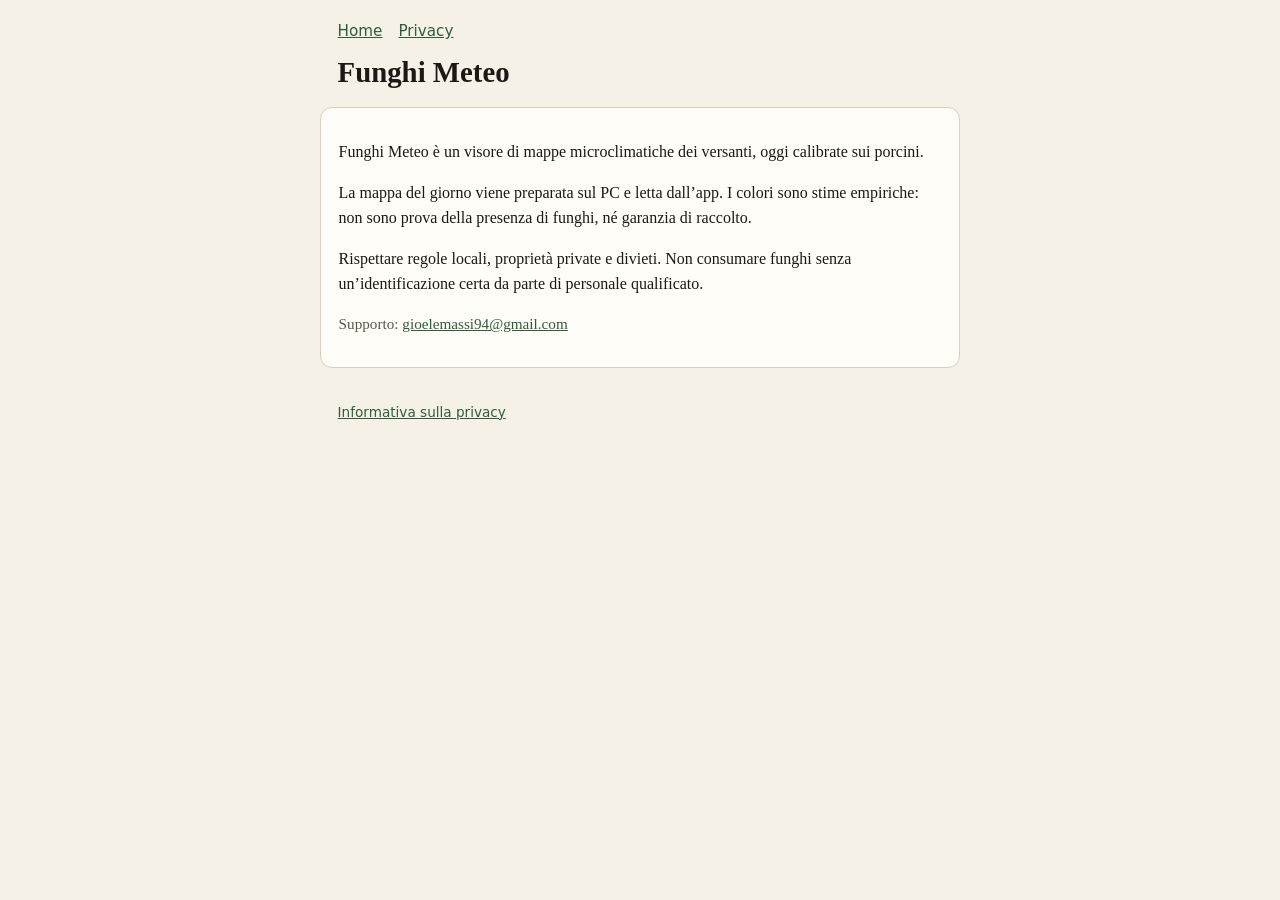
==== index.html @ 8e456a6b "Home e privacy pubbliche di Funghi Meteo. Co-authored-by: Cursor <cursoragent@cursor.com>" ====
<!DOCTYPE html>
<html lang="it">
<head>
  <meta charset="utf-8">
  <meta name="viewport" content="width=device-width, initial-scale=1">
  <title>Funghi Meteo</title>
  <link rel="stylesheet" href="style.css">
</head>
<body>
  <header>
    <nav>
      <a href="index.html">Home</a>
      <a href="privacy.html">Privacy</a>
    </nav>
    <h1>Funghi Meteo</h1>
  </header>
  <main class="card">
    <p>Funghi Meteo è un visore di mappe microclimatiche dei versanti, oggi calibrate sui porcini.</p>
    <p>La mappa del giorno viene preparata sul PC e letta dall’app. I colori sono stime empiriche: non sono prova della presenza di funghi, né garanzia di raccolto.</p>
    <p>Rispettare regole locali, proprietà private e divieti. Non consumare funghi senza un’identificazione certa da parte di personale qualificato.</p>
    <p class="muted">Supporto: <a href="mailto:gioelemassi94@gmail.com">gioelemassi94@gmail.com</a></p>
  </main>
  <footer>
    <p><a href="privacy.html">Informativa sulla privacy</a></p>
  </footer>
</body>
</html>
---- style.css ----
:root {
  color-scheme: light;
  --ink: #1c1914;
  --muted: #5c564c;
  --paper: #f6f1e6;
  --card: #fffdf8;
  --line: #d9d0bf;
  --link: #2f5c3a;
}

* {
  box-sizing: border-box;
}

body {
  margin: 0;
  font-family: Georgia, "Times New Roman", serif;
  background: var(--paper);
  color: var(--ink);
  line-height: 1.55;
}

header,
main,
footer {
  max-width: 40rem;
  margin: 0 auto;
  padding: 1.25rem 1.1rem;
}

header {
  padding-bottom: 0;
}

nav {
  display: flex;
  gap: 1rem;
  font-family: system-ui, sans-serif;
  font-size: 0.95rem;
}

a {
  color: var(--link);
}

h1 {
  font-size: 1.8rem;
  font-weight: 700;
  margin: 0.4rem 0 0.8rem;
}

h2 {
  font-size: 1.15rem;
  margin-top: 1.6rem;
}

.card {
  background: var(--card);
  border: 1px solid var(--line);
  border-radius: 12px;
  padding: 1rem 1.1rem;
}

.muted {
  color: var(--muted);
  font-size: 0.95rem;
}

footer {
  color: var(--muted);
  font-family: system-ui, sans-serif;
  font-size: 0.85rem;
}
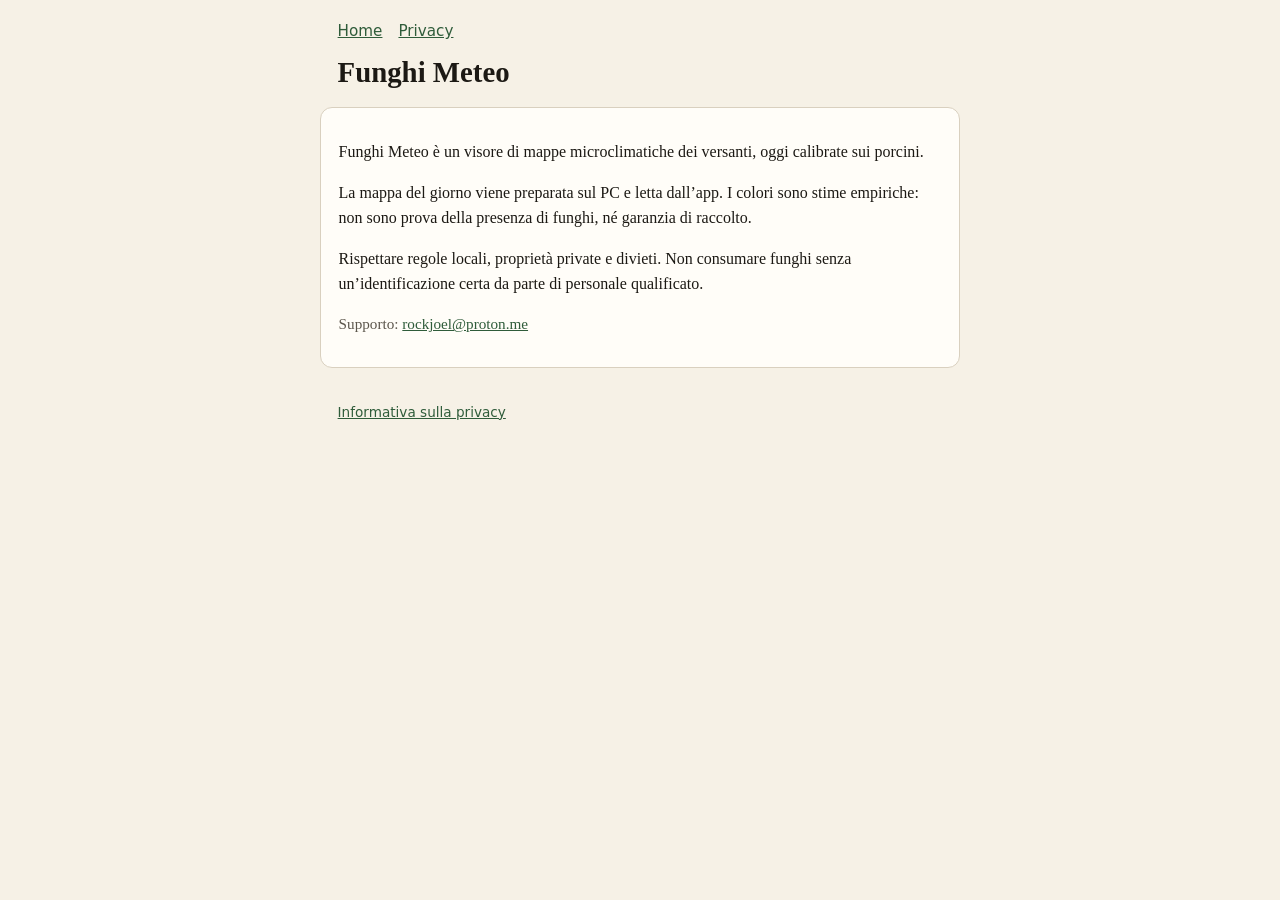
==== commit 405fee8b: "privacy: public contact Joe Rock / proton mail" ====
--- a/index.html
+++ b/index.html
@@ -18,7 +18,7 @@
     <p>Funghi Meteo è un visore di mappe microclimatiche dei versanti, oggi calibrate sui porcini.</p>
     <p>La mappa del giorno viene preparata sul PC e letta dall’app. I colori sono stime empiriche: non sono prova della presenza di funghi, né garanzia di raccolto.</p>
     <p>Rispettare regole locali, proprietà private e divieti. Non consumare funghi senza un’identificazione certa da parte di personale qualificato.</p>
-    <p class="muted">Supporto: <a href="mailto:gioelemassi94@gmail.com">gioelemassi94@gmail.com</a></p>
+    <p class="muted">Supporto: <a href="mailto:rockjoel@proton.me">rockjoel@proton.me</a></p>
   </main>
   <footer>
     <p><a href="privacy.html">Informativa sulla privacy</a></p>
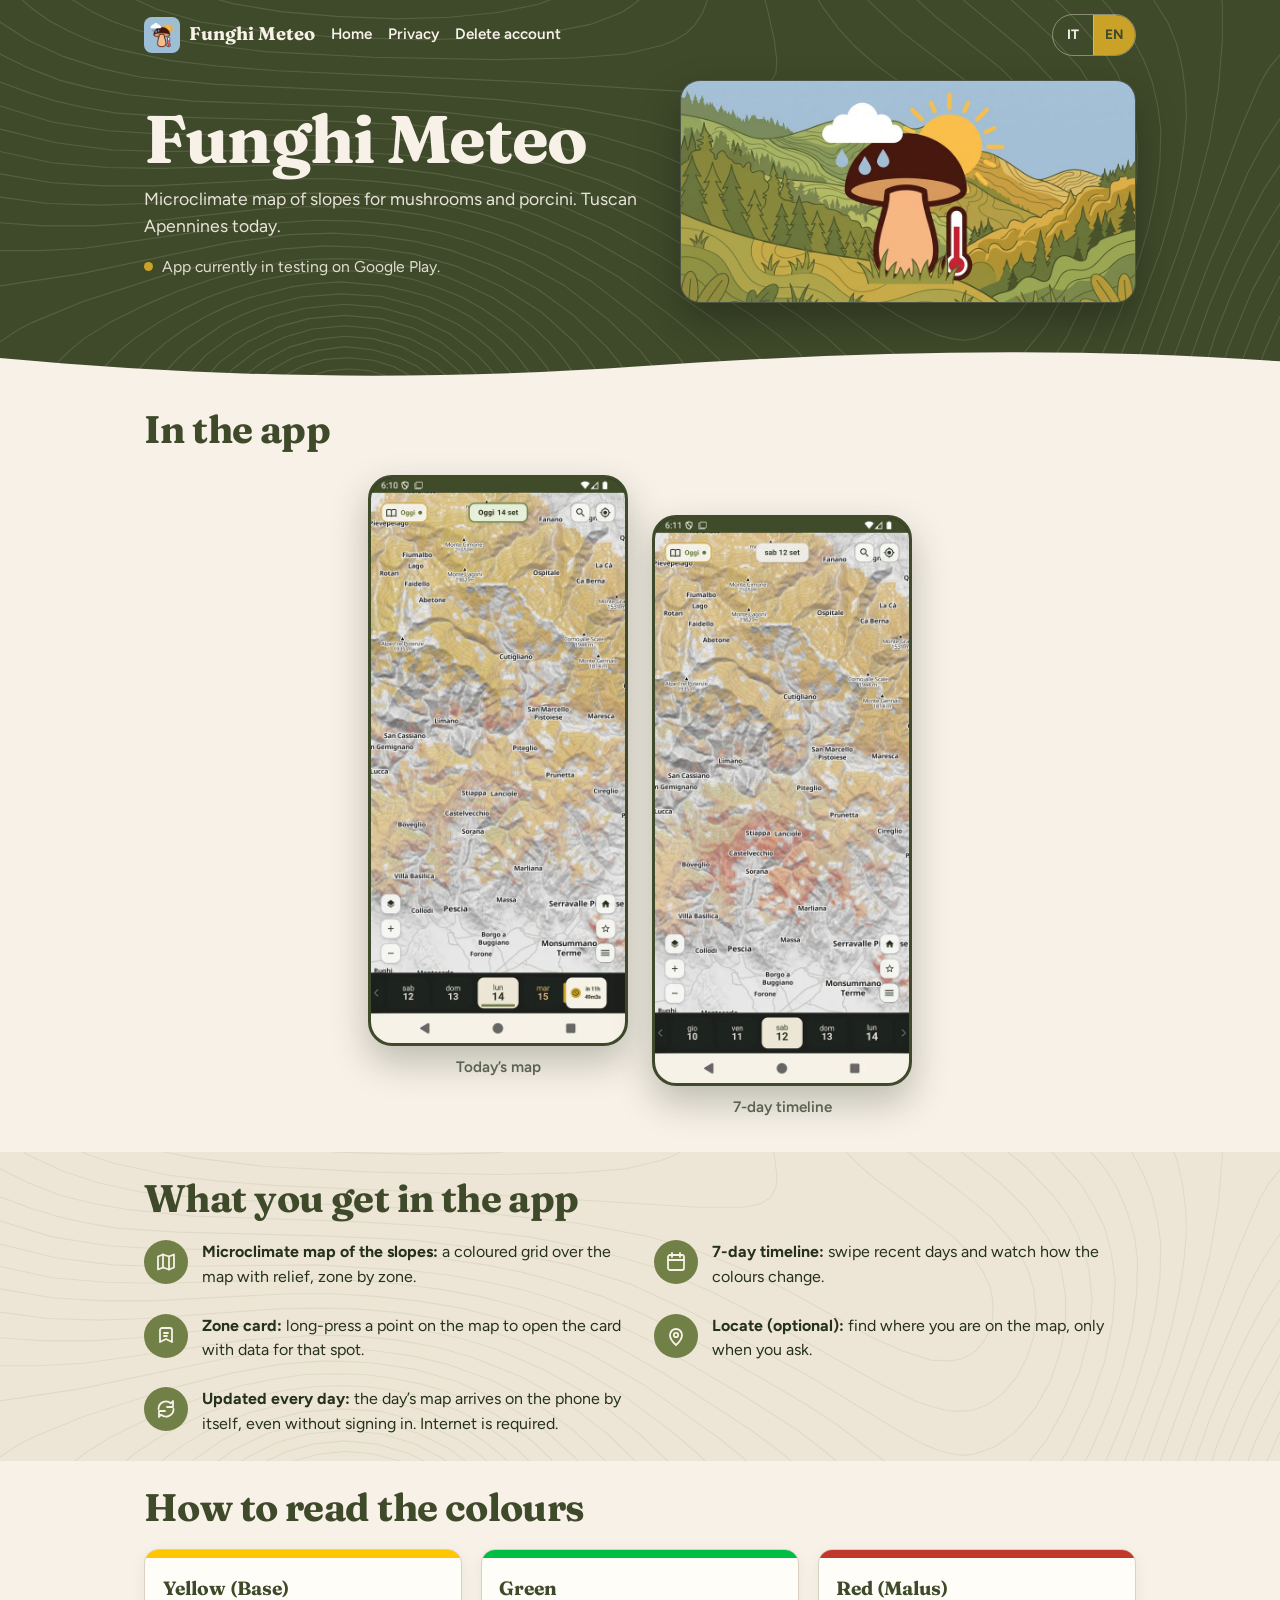
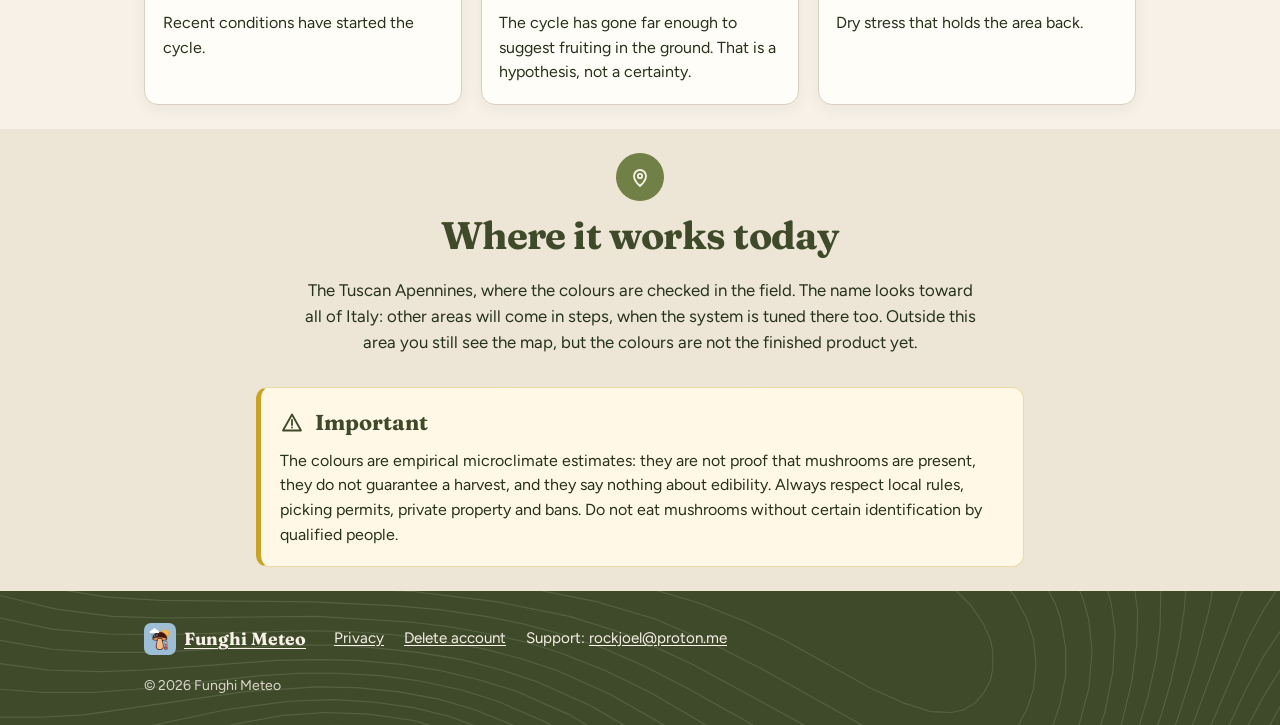
==== commit 6cbd092e: "Sito rifatto: italiano e inglese, grafica nuova - stesse pagine e stessi indirizzi (index, privacy, " ====
--- a/index.html
+++ b/index.html
@@ -1,27 +1,271 @@
 <!DOCTYPE html>
-<html lang="it">
+<html lang="it" data-title-it="Funghi Meteo" data-title-en="Funghi Meteo">
 <head>
   <meta charset="utf-8">
   <meta name="viewport" content="width=device-width, initial-scale=1">
-  <title>Funghi Meteo</title>
+  <title data-title-it="Funghi Meteo" data-title-en="Funghi Meteo">Funghi Meteo</title>
+  <meta name="description" content="Mappa microclimatica dei versanti per funghi e porcini. Oggi Appennino toscano.">
+  <meta name="theme-color" content="#3F4A2A">
+  <link rel="icon" href="img/icona-32.png" type="image/png" sizes="32x32">
+  <link rel="icon" href="img/icona-192.png" type="image/png" sizes="192x192">
+  <meta property="og:title" content="Funghi Meteo">
+  <meta property="og:description" content="Mappa microclimatica dei versanti per funghi e porcini. Oggi Appennino toscano.">
+  <meta property="og:image" content="https://rockjoel.github.io/funghi-meteo/img/grafica.jpg">
   <link rel="stylesheet" href="style.css">
+  <script src="lang.js"></script>
 </head>
 <body>
-  <header>
-    <nav>
-      <a href="index.html">Home</a>
+  <div class="band band-dark band-hero">
+    <header class="site-header">
+      <div class="header-inner">
+        <a class="brand" href="index.html">
+          <img src="img/icona-192.png" width="36" height="36" alt="Funghi Meteo">
+          <span>Funghi Meteo</span>
+        </a>
+        <nav class="nav-main" aria-label="Menu">
+          <a href="index.html">Home</a>
+          <a href="privacy.html">Privacy</a>
+          <span data-lang="it"><a href="elimina-account.html">Elimina account</a></span>
+          <span data-lang="en"><a href="elimina-account.html">Delete account</a></span>
+        </nav>
+        <div class="lang-switch" role="group" aria-label="Language">
+          <button type="button" data-set-lang="it" aria-pressed="true">IT</button>
+          <button type="button" data-set-lang="en" aria-pressed="false">EN</button>
+        </div>
+      </div>
+    </header>
+
+    <section class="wrap hero">
+      <div class="hero-copy">
+        <div data-lang="it">
+          <h1>Funghi Meteo</h1>
+          <p class="lede">Mappa microclimatica dei versanti per funghi e porcini. Oggi Appennino toscano.</p>
+          <p class="test-line">App in fase di test su Google Play.</p>
+        </div>
+        <div data-lang="en">
+          <h1>Funghi Meteo</h1>
+          <p class="lede">Microclimate map of slopes for mushrooms and porcini. Tuscan Apennines today.</p>
+          <p class="test-line">App currently in testing on Google Play.</p>
+        </div>
+        <!-- Bottone Google Play: da aggiungere quando l'app è pubblica -->
+      </div>
+      <div class="hero-visual">
+        <img src="img/grafica.jpg" width="1024" height="500" alt="Funghi Meteo">
+      </div>
+    </section>
+
+    <svg class="band-wave" viewBox="0 0 1440 48" preserveAspectRatio="none" aria-hidden="true" focusable="false">
+      <path fill="#F7F1E8" d="M0,18 C240,42 480,46 720,28 C960,10 1200,4 1440,22 L1440,48 L0,48 Z"></path>
+    </svg>
+  </div>
+
+  <section class="band band-panna">
+    <div class="wrap">
+      <div data-lang="it"><h2 class="section-title">Nell’app</h2></div>
+      <div data-lang="en"><h2 class="section-title">In the app</h2></div>
+      <div class="shots">
+        <figure class="shot">
+          <div class="shot-frame">
+            <img src="img/mappa-oggi.webp" width="540" height="1200" alt="Funghi Meteo — mappa del giorno" loading="lazy">
+          </div>
+          <figcaption>
+            <span data-lang="it">Mappa del giorno</span>
+            <span data-lang="en">Today’s map</span>
+          </figcaption>
+        </figure>
+        <figure class="shot">
+          <div class="shot-frame">
+            <img src="img/mappa-giorni.webp" width="540" height="1200" alt="Funghi Meteo — timeline 7 giorni" loading="lazy">
+          </div>
+          <figcaption>
+            <span data-lang="it">Timeline di 7 giorni</span>
+            <span data-lang="en">7-day timeline</span>
+          </figcaption>
+        </figure>
+      </div>
+    </div>
+  </section>
+
+  <section class="band band-cream band-curves-dark">
+    <div class="wrap">
+      <div data-lang="it">
+        <h2 class="section-title">Cosa trovi nell’app</h2>
+        <ul class="feature-grid">
+          <li class="feature-item">
+            <span class="feature-icon" aria-hidden="true">
+              <svg viewBox="0 0 24 24"><path d="M4 6.5 9 4.5 15 6.5 20 4.5v13l-5 2-6-2-5 2z"/><path d="M9 4.5v13"/><path d="M15 6.5v13"/></svg>
+            </span>
+            <p><strong>Mappa microclimatica dei versanti:</strong> una griglia colorata sopra la carta con il rilievo, zona per zona.</p>
+          </li>
+          <li class="feature-item">
+            <span class="feature-icon" aria-hidden="true">
+              <svg viewBox="0 0 24 24"><rect x="4" y="5" width="16" height="15" rx="2"/><path d="M8 3v4"/><path d="M16 3v4"/><path d="M4 10h16"/></svg>
+            </span>
+            <p><strong>Timeline di 7 giorni:</strong> scorri le giornate recenti e guarda come cambiano i colori.</p>
+          </li>
+          <li class="feature-item">
+            <span class="feature-icon" aria-hidden="true">
+              <svg viewBox="0 0 24 24"><path d="M8 4h8a2 2 0 0 1 2 2v12l-6-3-6 3V6a2 2 0 0 1 2-2z"/><path d="M10 9h4"/><path d="M10 12h3"/></svg>
+            </span>
+            <p><strong>Scheda della zona:</strong> tieni premuto su un punto della mappa per aprire la scheda con i dati di quel punto.</p>
+          </li>
+          <li class="feature-item">
+            <span class="feature-icon" aria-hidden="true">
+              <svg viewBox="0 0 24 24"><path d="M12 21s-6-5.2-6-10a6 6 0 1 1 12 0c0 4.8-6 10-6 10z"/><circle cx="12" cy="11" r="2.2"/></svg>
+            </span>
+            <p><strong>Localizza (facoltativo):</strong> trova dove sei sulla mappa, solo quando lo chiedi tu.</p>
+          </li>
+          <li class="feature-item">
+            <span class="feature-icon" aria-hidden="true">
+              <svg viewBox="0 0 24 24"><path d="M4.5 12a7.5 7.5 0 0 1 12.4-5.7L19 4v6h-6"/><path d="M19.5 12a7.5 7.5 0 0 1-12.4 5.7L5 20v-6h6"/></svg>
+            </span>
+            <p><strong>Aggiornata ogni giorno:</strong> la mappa del giorno arriva da sola sul telefono, anche senza accedere. Serve Internet.</p>
+          </li>
+        </ul>
+      </div>
+      <div data-lang="en">
+        <h2 class="section-title">What you get in the app</h2>
+        <ul class="feature-grid">
+          <li class="feature-item">
+            <span class="feature-icon" aria-hidden="true">
+              <svg viewBox="0 0 24 24"><path d="M4 6.5 9 4.5 15 6.5 20 4.5v13l-5 2-6-2-5 2z"/><path d="M9 4.5v13"/><path d="M15 6.5v13"/></svg>
+            </span>
+            <p><strong>Microclimate map of the slopes:</strong> a coloured grid over the map with relief, zone by zone.</p>
+          </li>
+          <li class="feature-item">
+            <span class="feature-icon" aria-hidden="true">
+              <svg viewBox="0 0 24 24"><rect x="4" y="5" width="16" height="15" rx="2"/><path d="M8 3v4"/><path d="M16 3v4"/><path d="M4 10h16"/></svg>
+            </span>
+            <p><strong>7-day timeline:</strong> swipe recent days and watch how the colours change.</p>
+          </li>
+          <li class="feature-item">
+            <span class="feature-icon" aria-hidden="true">
+              <svg viewBox="0 0 24 24"><path d="M8 4h8a2 2 0 0 1 2 2v12l-6-3-6 3V6a2 2 0 0 1 2-2z"/><path d="M10 9h4"/><path d="M10 12h3"/></svg>
+            </span>
+            <p><strong>Zone card:</strong> long-press a point on the map to open the card with data for that spot.</p>
+          </li>
+          <li class="feature-item">
+            <span class="feature-icon" aria-hidden="true">
+              <svg viewBox="0 0 24 24"><path d="M12 21s-6-5.2-6-10a6 6 0 1 1 12 0c0 4.8-6 10-6 10z"/><circle cx="12" cy="11" r="2.2"/></svg>
+            </span>
+            <p><strong>Locate (optional):</strong> find where you are on the map, only when you ask.</p>
+          </li>
+          <li class="feature-item">
+            <span class="feature-icon" aria-hidden="true">
+              <svg viewBox="0 0 24 24"><path d="M4.5 12a7.5 7.5 0 0 1 12.4-5.7L19 4v6h-6"/><path d="M19.5 12a7.5 7.5 0 0 1-12.4 5.7L5 20v-6h6"/></svg>
+            </span>
+            <p><strong>Updated every day:</strong> the day’s map arrives on the phone by itself, even without signing in. Internet is required.</p>
+          </li>
+        </ul>
+      </div>
+    </div>
+  </section>
+
+  <section class="band band-panna">
+    <div class="wrap">
+      <div data-lang="it">
+        <h2 class="section-title">Come leggere i colori</h2>
+        <div class="legend-grid">
+          <article class="legend-card legend-giallo">
+            <div class="legend-bar" aria-hidden="true"></div>
+            <div class="legend-body">
+              <h3>Giallo (Base)</h3>
+              <p>le condizioni recenti hanno acceso il ciclo.</p>
+            </div>
+          </article>
+          <article class="legend-card legend-verde">
+            <div class="legend-bar" aria-hidden="true"></div>
+            <div class="legend-body">
+              <h3>Verde</h3>
+              <p>il ciclo è andato avanti abbastanza da far ipotizzare funghi in terra. È un’ipotesi, non una certezza.</p>
+            </div>
+          </article>
+          <article class="legend-card legend-rosso">
+            <div class="legend-bar" aria-hidden="true"></div>
+            <div class="legend-body">
+              <h3>Rosso (Malus)</h3>
+              <p>stress da secco, che frena la zona.</p>
+            </div>
+          </article>
+        </div>
+      </div>
+      <div data-lang="en">
+        <h2 class="section-title">How to read the colours</h2>
+        <div class="legend-grid">
+          <article class="legend-card legend-giallo">
+            <div class="legend-bar" aria-hidden="true"></div>
+            <div class="legend-body">
+              <h3>Yellow (Base)</h3>
+              <p>recent conditions have started the cycle.</p>
+            </div>
+          </article>
+          <article class="legend-card legend-verde">
+            <div class="legend-bar" aria-hidden="true"></div>
+            <div class="legend-body">
+              <h3>Green</h3>
+              <p>the cycle has gone far enough to suggest fruiting in the ground. That is a hypothesis, not a certainty.</p>
+            </div>
+          </article>
+          <article class="legend-card legend-rosso">
+            <div class="legend-bar" aria-hidden="true"></div>
+            <div class="legend-body">
+              <h3>Red (Malus)</h3>
+              <p>dry stress that holds the area back.</p>
+            </div>
+          </article>
+        </div>
+      </div>
+    </div>
+  </section>
+
+  <section class="band band-cream">
+    <div class="wrap">
+      <div class="where-block">
+        <div class="where-icon" aria-hidden="true">
+          <svg viewBox="0 0 24 24"><path d="M12 21s-6-5.2-6-10a6 6 0 1 1 12 0c0 4.8-6 10-6 10z"/><circle cx="12" cy="11" r="2.2"/></svg>
+        </div>
+        <div data-lang="it">
+          <h2 class="section-title">Dove funziona oggi</h2>
+          <p>Appennino toscano, dove i colori vengono verificati sul campo. Il nome pensa a tutta l’Italia: altre zone arriveranno a tappe, quando il sistema sarà tarato anche lì. Fuori da quest’area vedi la carta, ma i colori non sono ancora il prodotto finito.</p>
+        </div>
+        <div data-lang="en">
+          <h2 class="section-title">Where it works today</h2>
+          <p>The Tuscan Apennines, where the colours are checked in the field. The name looks toward all of Italy: other areas will come in steps, when the system is tuned there too. Outside this area you still see the map, but the colours are not the finished product yet.</p>
+        </div>
+      </div>
+
+      <div class="warning">
+        <div data-lang="it">
+          <div class="warning-head">
+            <svg viewBox="0 0 24 24" aria-hidden="true"><path d="M12 3.5 21 19.5H3z"/><path d="M12 9v5"/><path d="M12 16.5h.01"/></svg>
+            <h2>Importante</h2>
+          </div>
+          <p>I colori sono stime empiriche del microclima: non sono una prova della presenza di funghi, non garantiscono il raccolto e non dicono nulla sulla commestibilità. Rispetta sempre regole locali, permessi di raccolta, proprietà private e divieti. Non mangiare funghi senza l’identificazione certa di personale qualificato.</p>
+        </div>
+        <div data-lang="en">
+          <div class="warning-head">
+            <svg viewBox="0 0 24 24" aria-hidden="true"><path d="M12 3.5 21 19.5H3z"/><path d="M12 9v5"/><path d="M12 16.5h.01"/></svg>
+            <h2>Important</h2>
+          </div>
+          <p>The colours are empirical microclimate estimates: they are not proof that mushrooms are present, they do not guarantee a harvest, and they say nothing about edibility. Always respect local rules, picking permits, private property and bans. Do not eat mushrooms without certain identification by qualified people.</p>
+        </div>
+      </div>
+    </div>
+  </section>
+
+  <footer class="site-footer band band-dark">
+    <div class="footer-inner">
+      <a class="footer-brand" href="index.html">
+        <img src="img/icona-192.png" width="32" height="32" alt="">
+        <span>Funghi Meteo</span>
+      </a>
       <a href="privacy.html">Privacy</a>
-    </nav>
-    <h1>Funghi Meteo</h1>
-  </header>
-  <main class="card">
-    <p>Funghi Meteo è un visore di mappe microclimatiche dei versanti, oggi calibrate sui porcini.</p>
-    <p>La mappa del giorno viene preparata sul PC e letta dall’app. I colori sono stime empiriche: non sono prova della presenza di funghi, né garanzia di raccolto.</p>
-    <p>Rispettare regole locali, proprietà private e divieti. Non consumare funghi senza un’identificazione certa da parte di personale qualificato.</p>
-    <p class="muted">Supporto: <a href="mailto:rockjoel@proton.me">rockjoel@proton.me</a></p>
-  </main>
-  <footer>
-    <p><a href="privacy.html">Informativa sulla privacy</a></p>
+      <span data-lang="it"><a href="elimina-account.html">Elimina account</a></span>
+      <span data-lang="en"><a href="elimina-account.html">Delete account</a></span>
+      <span data-lang="it">Supporto: <a href="mailto:rockjoel@proton.me">rockjoel@proton.me</a></span>
+      <span data-lang="en">Support: <a href="mailto:rockjoel@proton.me">rockjoel@proton.me</a></span>
+      <p class="footer-copy">© 2026 Funghi Meteo</p>
+    </div>
   </footer>
 </body>
 </html>
--- a/style.css
+++ b/style.css
@@ -1,73 +1,739 @@
+@font-face {
+  font-family: "Fraunces";
+  src: url("fonts/fraunces-600.woff2") format("woff2");
+  font-weight: 600;
+  font-style: normal;
+  font-display: swap;
+}
+
+@font-face {
+  font-family: "Fraunces";
+  src: url("fonts/fraunces-700.woff2") format("woff2");
+  font-weight: 700;
+  font-style: normal;
+  font-display: swap;
+}
+
+@font-face {
+  font-family: "Figtree";
+  src: url("fonts/figtree-400.woff2") format("woff2");
+  font-weight: 400;
+  font-style: normal;
+  font-display: swap;
+}
+
+@font-face {
+  font-family: "Figtree";
+  src: url("fonts/figtree-600.woff2") format("woff2");
+  font-weight: 600;
+  font-style: normal;
+  font-display: swap;
+}
+
+@font-face {
+  font-family: "Figtree";
+  src: url("fonts/figtree-700.woff2") format("woff2");
+  font-weight: 700;
+  font-style: normal;
+  font-display: swap;
+}
+
 :root {
   color-scheme: light;
-  --ink: #1c1914;
-  --muted: #5c564c;
-  --paper: #f6f1e6;
-  --card: #fffdf8;
-  --line: #d9d0bf;
-  --link: #2f5c3a;
-}
-
-* {
+  --panna: #F7F1E8;
+  --cream: #EDE6D6;
+  --card: #FFFDF8;
+  --ink: #26311C;
+  --terra: #3F4A2A;
+  --oliva: #718047;
+  --oliva-forte: #5F7A2E;
+  --oro: #C9A227;
+  --bordo: #D9D0BF;
+  --muted: #5a6350;
+  --link: #5F7A2E;
+  --giallo: #ffc600;
+  --verde: #00be44;
+  --rosso: #c0392b;
+  --warn-bg: #FFF8E6;
+  --max: 64rem;
+  --pad: 16px;
+  --font-display: "Fraunces", Georgia, serif;
+  --font-body: "Figtree", system-ui, sans-serif;
+}
+
+*,
+*::before,
+*::after {
   box-sizing: border-box;
 }
 
+html {
+  scroll-behavior: smooth;
+}
+
+@media (prefers-reduced-motion: reduce) {
+  html {
+    scroll-behavior: auto;
+  }
+
+  *,
+  *::before,
+  *::after {
+    transition: none !important;
+  }
+}
+
 body {
   margin: 0;
-  font-family: Georgia, "Times New Roman", serif;
-  background: var(--paper);
+  font-family: var(--font-body);
+  font-size: 1rem;
+  line-height: 1.55;
+  background: var(--panna);
   color: var(--ink);
-  line-height: 1.55;
-}
-
-header,
-main,
-footer {
-  max-width: 40rem;
+  min-width: 0;
+  overflow-x: hidden;
+}
+
+img {
+  max-width: 100%;
+  height: auto;
+  display: block;
+}
+
+a {
+  color: var(--link);
+  text-decoration: underline;
+  text-underline-offset: 0.15em;
+}
+
+a:hover {
+  color: var(--oliva-forte);
+}
+
+a:focus-visible,
+button:focus-visible {
+  outline: 3px solid var(--oro);
+  outline-offset: 3px;
+}
+
+.band {
+  position: relative;
+  width: 100%;
+}
+
+.band-dark {
+  background-color: var(--terra);
+  background-image: url("img/curve-chiare.svg");
+  background-position: center;
+  background-size: cover;
+  color: var(--panna);
+}
+
+.band-panna {
+  background: var(--panna);
+  color: var(--ink);
+}
+
+.band-cream {
+  background-color: var(--cream);
+  color: var(--ink);
+}
+
+.band-curves-dark {
+  background-image: url("img/curve-scure.svg");
+  background-position: center;
+  background-size: cover;
+}
+
+.band-wave {
+  display: block;
+  width: 100%;
+  height: 40px;
+  margin: 0;
+  line-height: 0;
+}
+
+.wrap {
+  max-width: var(--max);
   margin: 0 auto;
-  padding: 1.25rem 1.1rem;
-}
-
-header {
-  padding-bottom: 0;
-}
-
-nav {
+  padding: 1.5rem var(--pad);
+}
+
+.site-header {
+  background: transparent;
+  color: inherit;
+}
+
+.site-header a {
+  color: var(--panna);
+  text-decoration: none;
+}
+
+.site-header a:hover {
+  text-decoration: underline;
+  color: #fff;
+}
+
+.header-inner {
+  max-width: var(--max);
+  margin: 0 auto;
+  padding: 0.85rem var(--pad) 0.5rem;
+  display: flex;
+  flex-wrap: wrap;
+  align-items: center;
+  gap: 0.55rem 1rem;
+}
+
+.brand {
+  display: flex;
+  align-items: center;
+  gap: 0.55rem;
+  font-family: var(--font-display);
+  font-weight: 700;
+  font-size: 1.15rem;
+  text-decoration: none;
+  color: inherit;
+}
+
+.brand img {
+  width: 36px;
+  height: 36px;
+  border-radius: 8px;
+}
+
+.nav-main {
+  display: flex;
+  flex-wrap: wrap;
+  gap: 0.65rem 1rem;
+  font-size: 0.95rem;
+  font-weight: 600;
+  flex: 1 1 100%;
+  order: 3;
+}
+
+.lang-switch {
+  display: inline-flex;
+  border: 1px solid rgba(247, 241, 232, 0.4);
+  border-radius: 999px;
+  overflow: hidden;
+  margin-left: auto;
+}
+
+.lang-switch button {
+  appearance: none;
+  border: 0;
+  background: transparent;
+  color: var(--panna);
+  font: inherit;
+  font-size: 0.85rem;
+  font-weight: 700;
+  padding: 0.45rem 0.7rem;
+  min-height: 40px;
+  min-width: 40px;
+  cursor: pointer;
+  transition: background 0.15s ease, color 0.15s ease;
+}
+
+.lang-switch button[aria-pressed="true"] {
+  background: var(--oro);
+  color: var(--terra);
+}
+
+.lang-switch button + button {
+  border-left: 1px solid rgba(247, 241, 232, 0.3);
+}
+
+/* —— Home hero —— */
+.band-hero .hero {
+  display: grid;
+  gap: 1.5rem;
+  padding-top: 0.75rem;
+  padding-bottom: 2rem;
+  align-items: center;
+}
+
+.hero-copy h1 {
+  margin: 0 0 0.75rem;
+  font-family: var(--font-display);
+  font-weight: 700;
+  font-size: clamp(2.4rem, 7vw, 4.2rem);
+  line-height: 1.05;
+  color: var(--panna);
+  letter-spacing: -0.02em;
+}
+
+.hero-copy .lede {
+  margin: 0 0 1rem;
+  font-size: 1.1rem;
+  line-height: 1.5;
+  color: rgba(247, 241, 232, 0.92);
+  max-width: 32rem;
+}
+
+.test-line {
+  margin: 0;
+  display: flex;
+  align-items: flex-start;
+  gap: 0.55rem;
+  font-size: 0.98rem;
+  color: rgba(247, 241, 232, 0.88);
+}
+
+.test-line::before {
+  content: "";
+  flex: 0 0 auto;
+  width: 0.55rem;
+  height: 0.55rem;
+  margin-top: 0.45em;
+  border-radius: 999px;
+  background: var(--oro);
+}
+
+.hero-visual {
+  border-radius: 20px;
+  overflow: hidden;
+  border: 1px solid rgba(247, 241, 232, 0.18);
+  box-shadow: 0 18px 40px rgba(0, 0, 0, 0.28);
+  background: #2a3220;
+}
+
+.hero-visual img {
+  width: 100%;
+  aspect-ratio: 1024 / 500;
+  object-fit: cover;
+}
+
+.section-title {
+  margin: 0 0 1.25rem;
+  font-family: var(--font-display);
+  font-weight: 700;
+  font-size: clamp(1.6rem, 4vw, 2.4rem);
+  line-height: 1.15;
+  color: var(--terra);
+  letter-spacing: -0.015em;
+}
+
+.section-title-light {
+  color: var(--panna);
+}
+
+/* —— Shots —— */
+.shots {
   display: flex;
   gap: 1rem;
-  font-family: system-ui, sans-serif;
+  overflow-x: auto;
+  scroll-snap-type: x mandatory;
+  padding: 0.25rem 0 0.75rem;
+  -webkit-overflow-scrolling: touch;
+}
+
+.shot {
+  flex: 0 0 min(72vw, 240px);
+  scroll-snap-align: start;
+  margin: 0;
+}
+
+.shot-frame {
+  border-radius: 24px;
+  border: 3px solid var(--terra);
+  overflow: hidden;
+  background: #111;
+  box-shadow: 0 16px 36px rgba(38, 49, 28, 0.28);
+}
+
+.shot-frame img {
+  width: 100%;
+  aspect-ratio: 540 / 1200;
+  object-fit: cover;
+}
+
+.shot figcaption {
+  margin-top: 0.65rem;
   font-size: 0.95rem;
-}
-
-a {
-  color: var(--link);
-}
-
-h1 {
-  font-size: 1.8rem;
-  font-weight: 700;
-  margin: 0.4rem 0 0.8rem;
-}
-
-h2 {
-  font-size: 1.15rem;
-  margin-top: 1.6rem;
-}
-
-.card {
+  font-weight: 600;
+  color: var(--muted);
+  text-align: center;
+}
+
+/* —— Features —— */
+.feature-grid {
+  list-style: none;
+  margin: 0;
+  padding: 0;
+  display: grid;
+  gap: 1.35rem;
+}
+
+.feature-item {
+  display: grid;
+  grid-template-columns: 2.75rem 1fr;
+  gap: 0.9rem;
+  align-items: start;
+}
+
+.feature-icon {
+  width: 2.75rem;
+  height: 2.75rem;
+  border-radius: 999px;
+  background: var(--oliva);
+  display: grid;
+  place-items: center;
+  flex-shrink: 0;
+}
+
+.feature-icon svg {
+  width: 24px;
+  height: 24px;
+  stroke: var(--panna);
+  fill: none;
+  stroke-width: 1.8;
+  stroke-linecap: round;
+  stroke-linejoin: round;
+}
+
+.feature-item p {
+  margin: 0;
+}
+
+/* —— Colour legend —— */
+.legend-grid {
+  display: grid;
+  gap: 1rem;
+}
+
+.legend-card {
   background: var(--card);
-  border: 1px solid var(--line);
+  border: 1px solid var(--bordo);
+  border-radius: 14px;
+  padding: 0;
+  overflow: hidden;
+  box-shadow: 0 4px 16px rgba(38, 49, 28, 0.06);
+  transition: box-shadow 0.15s ease;
+}
+
+.legend-card:hover {
+  box-shadow: 0 8px 22px rgba(38, 49, 28, 0.12);
+}
+
+.legend-bar {
+  height: 8px;
+  width: 100%;
+}
+
+.legend-giallo .legend-bar { background: var(--giallo); }
+.legend-verde .legend-bar { background: var(--verde); }
+.legend-rosso .legend-bar { background: var(--rosso); }
+
+.legend-body {
+  padding: 1rem 1.1rem 1.15rem;
+}
+
+.legend-body h3 {
+  margin: 0 0 0.45rem;
+  font-family: var(--font-display);
+  font-size: 1.2rem;
+  font-weight: 700;
+  color: var(--terra);
+}
+
+.legend-body p {
+  margin: 0;
+  color: var(--ink);
+}
+
+/* —— Where —— */
+.where-block {
+  max-width: 42rem;
+  margin: 0 auto;
+  text-align: center;
+}
+
+.where-icon {
+  width: 3rem;
+  height: 3rem;
+  margin: 0 auto 0.75rem;
+  border-radius: 999px;
+  background: var(--oliva);
+  display: grid;
+  place-items: center;
+}
+
+.where-icon svg {
+  width: 24px;
+  height: 24px;
+  stroke: var(--panna);
+  fill: none;
+  stroke-width: 1.8;
+  stroke-linecap: round;
+  stroke-linejoin: round;
+}
+
+.where-block .section-title {
+  text-align: center;
+}
+
+.where-block p {
+  margin: 0;
+  font-size: 1.05rem;
+}
+
+/* —— Warning —— */
+.warning {
+  margin-top: 2rem;
+  background: var(--warn-bg);
+  border: 1px solid rgba(201, 162, 39, 0.35);
+  border-left: 5px solid var(--oro);
   border-radius: 12px;
-  padding: 1rem 1.1rem;
+  padding: 1.15rem 1.2rem;
+  max-width: 48rem;
+  margin-left: auto;
+  margin-right: auto;
+}
+
+.warning-head {
+  display: flex;
+  align-items: center;
+  gap: 0.65rem;
+  margin-bottom: 0.55rem;
+}
+
+.warning-head svg {
+  width: 24px;
+  height: 24px;
+  flex-shrink: 0;
+  stroke: var(--terra);
+  fill: none;
+  stroke-width: 1.8;
+  stroke-linecap: round;
+  stroke-linejoin: round;
+}
+
+.warning h2 {
+  margin: 0;
+  font-family: var(--font-display);
+  font-size: 1.35rem;
+  color: var(--terra);
+}
+
+.warning p {
+  margin: 0;
+}
+
+/* —— Footer —— */
+.site-footer {
+  margin-top: 0;
+  padding: 2rem 0 1.75rem;
+}
+
+.footer-inner {
+  max-width: var(--max);
+  margin: 0 auto;
+  padding: 0 var(--pad);
+  display: flex;
+  flex-wrap: wrap;
+  gap: 0.75rem 1.25rem;
+  align-items: center;
+  font-size: 0.95rem;
+}
+
+.footer-brand {
+  display: flex;
+  align-items: center;
+  gap: 0.5rem;
+  font-family: var(--font-display);
+  font-weight: 700;
+  font-size: 1.1rem;
+  color: var(--panna);
+  text-decoration: none;
+  margin-right: 0.5rem;
+}
+
+.footer-brand img {
+  width: 32px;
+  height: 32px;
+  border-radius: 7px;
+}
+
+.site-footer a {
+  color: var(--panna);
+  text-decoration: underline;
+  text-underline-offset: 0.15em;
+}
+
+.site-footer a:hover {
+  color: #fff;
+}
+
+.footer-copy {
+  width: 100%;
+  margin: 0.5rem 0 0;
+  opacity: 0.85;
+  font-size: 0.88rem;
+}
+
+/* —— Legal pages —— */
+.page-hero {
+  padding-top: 0.5rem;
+  padding-bottom: 1.75rem;
+}
+
+.page-hero .page-title {
+  margin: 0 0 0.4rem;
+  font-family: var(--font-display);
+  font-weight: 700;
+  font-size: clamp(1.8rem, 5vw, 2.8rem);
+  line-height: 1.15;
+  color: var(--panna);
+  letter-spacing: -0.02em;
+}
+
+.page-hero .page-meta {
+  margin: 0;
+  color: rgba(247, 241, 232, 0.78);
+  font-size: 0.98rem;
+}
+
+.legal-col {
+  max-width: 44rem;
+  margin: 0 auto;
+  padding: 1.75rem var(--pad) 2.5rem;
+}
+
+.legal {
+  margin: 0;
+}
+
+.legal > p:first-child {
+  margin-top: 0;
+}
+
+.legal-block {
+  margin-top: 1.5rem;
+  padding-top: 1.35rem;
+  border-top: 1px solid var(--bordo);
+}
+
+.legal-block:first-of-type {
+  margin-top: 1.35rem;
+}
+
+.legal-block.is-first {
+  margin-top: 0;
+  padding-top: 0;
+  border-top: 0;
+}
+
+.legal h2 {
+  margin: 0 0 0.55rem;
+  font-family: var(--font-display);
+  font-size: 1.25rem;
+  font-weight: 700;
+  color: var(--terra);
+}
+
+.legal p {
+  margin: 0 0 0.75rem;
+}
+
+.legal p:last-child {
+  margin-bottom: 0;
+}
+
+.legal ul {
+  padding-left: 1.2rem;
+  margin: 0 0 0.75rem;
+}
+
+.legal li {
+  margin: 0.35rem 0;
+}
+
+.mailto-cta {
+  display: inline-block;
+  margin: 0.35rem 0 0.75rem;
+  padding: 0.75rem 1.1rem;
+  min-height: 44px;
+  border-radius: 10px;
+  background: var(--oliva-forte);
+  color: var(--panna);
+  text-decoration: none;
+  font-weight: 700;
+  transition: background 0.15s ease;
+}
+
+.mailto-cta:hover {
+  color: var(--panna);
+  background: var(--oliva);
 }
 
 .muted {
   color: var(--muted);
-  font-size: 0.95rem;
-}
-
-footer {
-  color: var(--muted);
-  font-family: system-ui, sans-serif;
-  font-size: 0.85rem;
-}
+}
+
+/* Lingue */
+html.lang-it [data-lang="en"],
+html.lang-en [data-lang="it"] {
+  display: none !important;
+}
+
+html:not(.lang-it):not(.lang-en) [data-lang="en"] {
+  margin-top: 1.25rem;
+  padding-top: 1.25rem;
+  border-top: 1px dashed var(--bordo);
+}
+
+html:not(.lang-it):not(.lang-en) .band-dark [data-lang="en"] {
+  border-top-color: rgba(247, 241, 232, 0.25);
+}
+
+@media (min-width: 720px) {
+  .header-inner {
+    flex-wrap: nowrap;
+  }
+
+  .nav-main {
+    flex: 1 1 auto;
+    order: 0;
+  }
+
+  .band-hero .hero {
+    grid-template-columns: 1.05fr 0.95fr;
+    gap: 2rem;
+    padding-top: 1rem;
+    padding-bottom: 2.5rem;
+  }
+
+  .shots {
+    display: flex;
+    justify-content: center;
+    gap: 1.5rem;
+    overflow: visible;
+    padding-bottom: 0.5rem;
+  }
+
+  .shot {
+    flex: 0 0 auto;
+    width: 260px;
+    max-width: 260px;
+  }
+
+  .shot:nth-child(2) {
+    margin-top: 2.5rem;
+  }
+
+  .feature-grid {
+    grid-template-columns: 1fr 1fr;
+    column-gap: 1.75rem;
+    row-gap: 1.5rem;
+  }
+
+  .legend-grid {
+    grid-template-columns: repeat(3, 1fr);
+    gap: 1.15rem;
+  }
+}
+
+/* Legenda: maiuscola iniziale solo a video (il testo resta quello della scheda Play) */
+.legend-body p::first-letter {
+  text-transform: uppercase;
+}
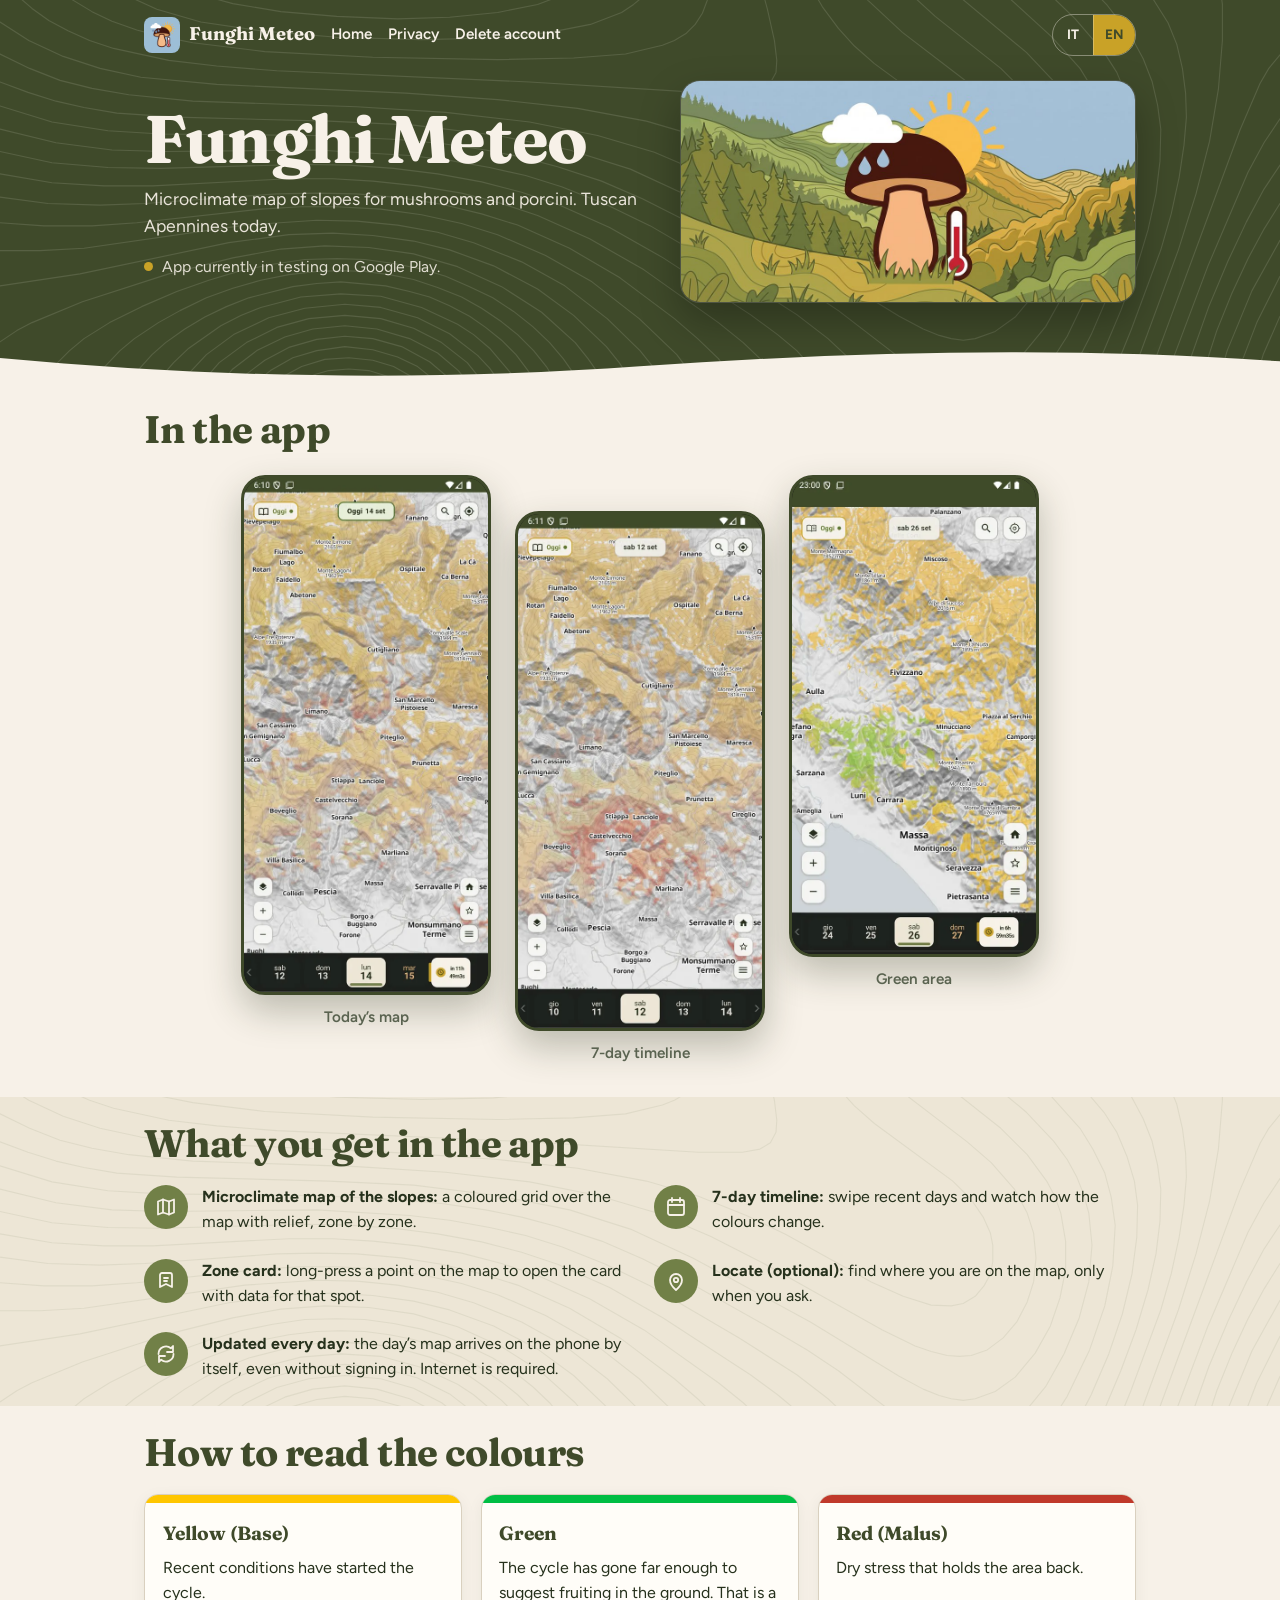
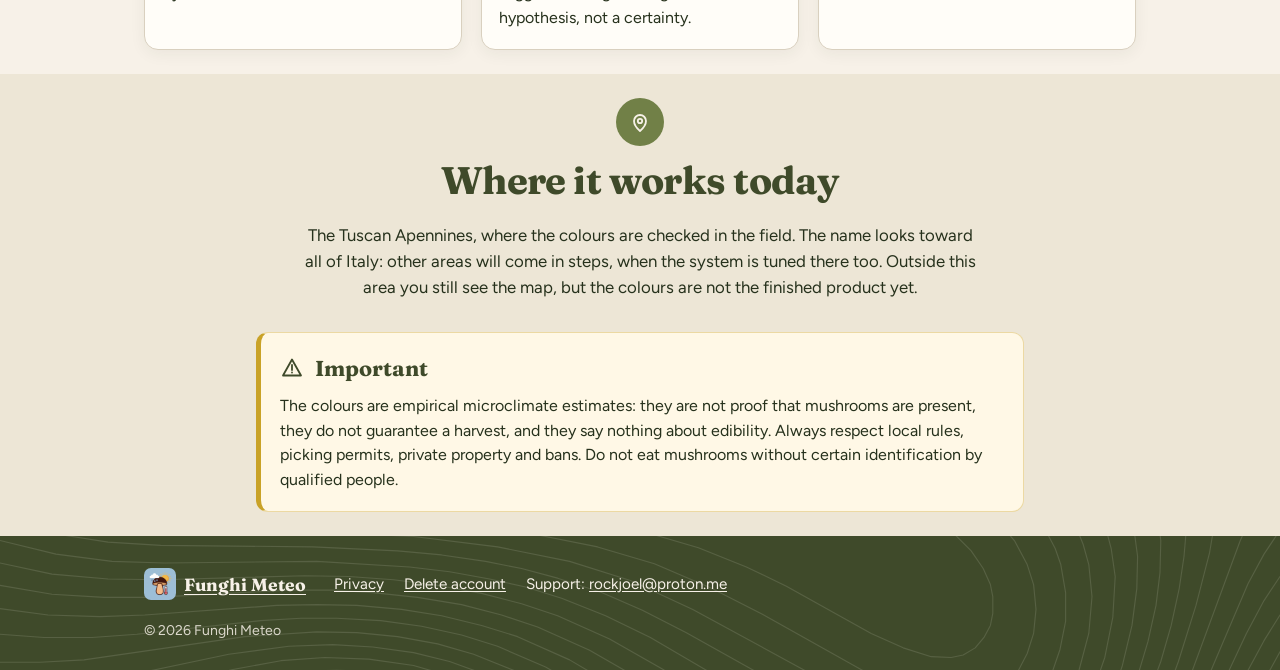
==== commit a8a33be7: "Sito: terza foto con la zona verde - nelle foto ora ci sono tutti e tre i colori: giallo, rosso (mal" ====
--- a/index.html
+++ b/index.html
@@ -66,7 +66,7 @@
       <div class="shots">
         <figure class="shot">
           <div class="shot-frame">
-            <img src="img/mappa-oggi.webp" width="540" height="1200" alt="Funghi Meteo — mappa del giorno" loading="lazy">
+            <img src="img/mappa-oggi.webp" width="540" height="1137" alt="Funghi Meteo — mappa del giorno" loading="lazy">
           </div>
           <figcaption>
             <span data-lang="it">Mappa del giorno</span>
@@ -75,11 +75,20 @@
         </figure>
         <figure class="shot">
           <div class="shot-frame">
-            <img src="img/mappa-giorni.webp" width="540" height="1200" alt="Funghi Meteo — timeline 7 giorni" loading="lazy">
+            <img src="img/mappa-giorni.webp" width="540" height="1137" alt="Funghi Meteo — timeline 7 giorni" loading="lazy">
           </div>
           <figcaption>
             <span data-lang="it">Timeline di 7 giorni</span>
             <span data-lang="en">7-day timeline</span>
+          </figcaption>
+        </figure>
+        <figure class="shot">
+          <div class="shot-frame">
+            <img src="img/mappa-verde.webp" width="540" height="1053" alt="Funghi Meteo — zona verde" loading="lazy">
+          </div>
+          <figcaption>
+            <span data-lang="it">Zona verde</span>
+            <span data-lang="en">Green area</span>
           </figcaption>
         </figure>
       </div>
--- a/style.css
+++ b/style.css
@@ -343,8 +343,7 @@
 
 .shot-frame img {
   width: 100%;
-  aspect-ratio: 540 / 1200;
-  object-fit: cover;
+  height: auto;
 }
 
 .shot figcaption {
@@ -713,12 +712,12 @@
 
   .shot {
     flex: 0 0 auto;
-    width: 260px;
-    max-width: 260px;
+    width: 250px;
+    max-width: 250px;
   }
 
   .shot:nth-child(2) {
-    margin-top: 2.5rem;
+    margin-top: 2.25rem;
   }
 
   .feature-grid {
